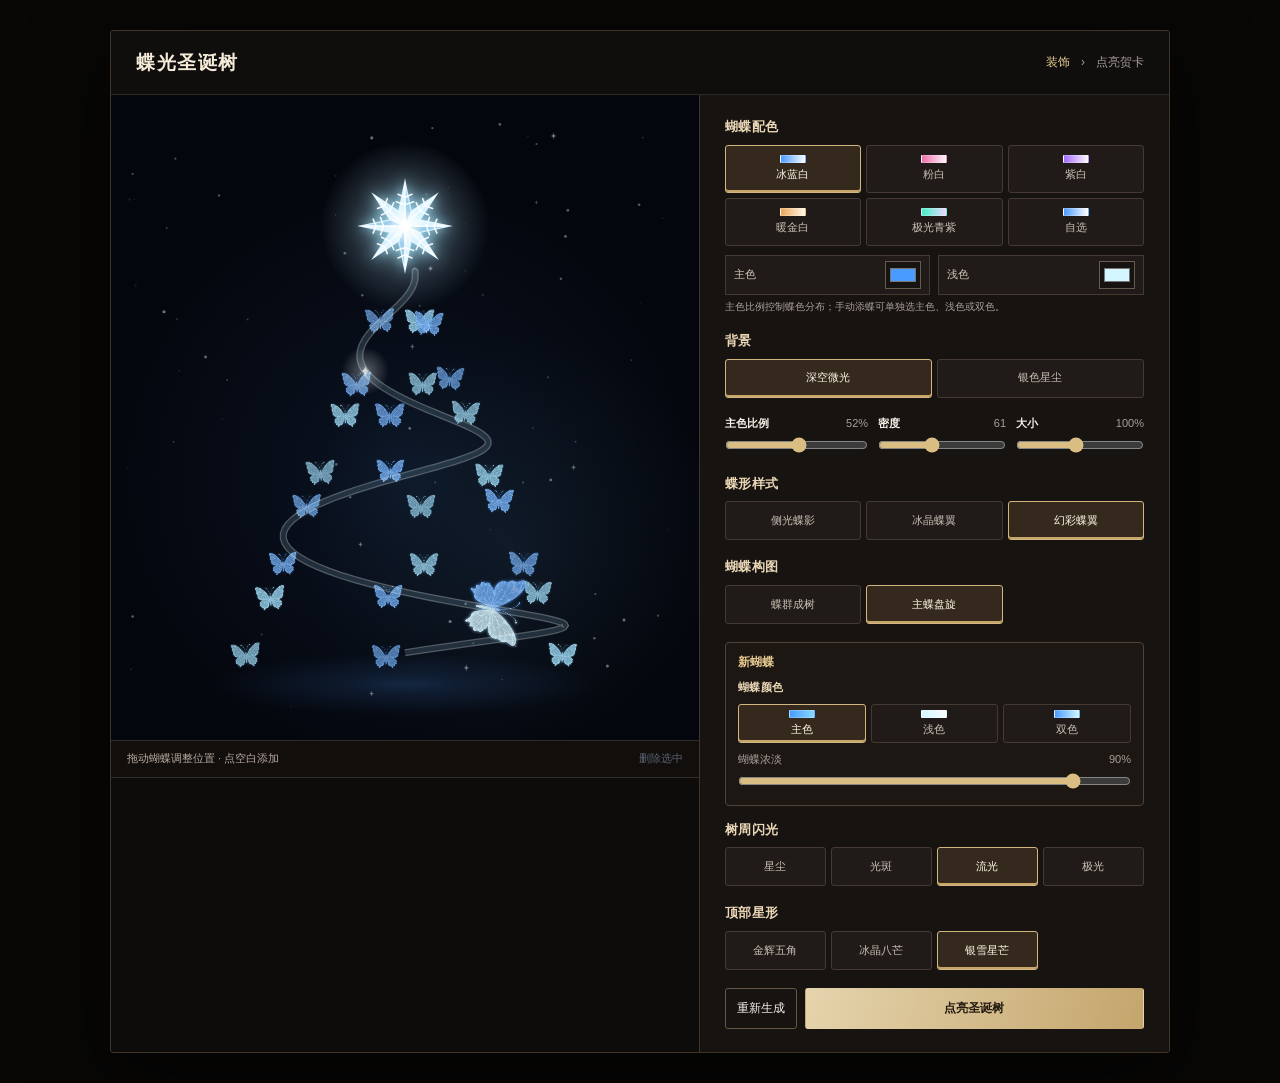
==== butterfly-demo/index.html @ ec18758f "Add independent butterfly tree demo" ====
<!doctype html>
<html lang="zh-CN">
<head>
<meta charset="utf-8">
<meta name="viewport" content="width=device-width,initial-scale=1,viewport-fit=cover">
<title>蝶光圣诞树</title>
<style>
:root{color-scheme:dark;--ink:#f6f1e8;--muted:#a99f9b;--line:#403833;--surface:#171311;--accent:#d9c08a;--wash:#35291e}
*{box-sizing:border-box}
body{margin:0;background:#080706;color:var(--ink);font:14px/1.45 -apple-system,BlinkMacSystemFont,"PingFang SC","Microsoft Yahei",sans-serif}
button,input{font:inherit}
button{cursor:pointer}
button:focus-visible,input:focus-visible,canvas:focus-visible{outline:2px solid var(--accent);outline-offset:3px}
[hidden]{display:none!important}
main{width:100%;max-width:460px;margin:auto;min-height:100vh;background:#0e0c0b}
header{height:58px;display:flex;align-items:center;justify-content:space-between;padding:0 18px;border-bottom:1px solid #302824;background:#100e0d}
h1{font-family:"Songti SC",serif;font-size:19px;letter-spacing:.08em;font-weight:600;margin:0;color:#f4ead8}
.steps{display:flex;align-items:center;color:var(--muted);font-size:12px;white-space:nowrap}
.steps span+span{margin-left:11px}
.steps [aria-current]{color:#e7cb91}
.stage{position:relative;overflow:hidden;background:#050505}
#scene{display:block;width:100%;touch-action:none;cursor:crosshair}
#effects{position:absolute;top:0;left:0;width:100%;height:100%;pointer-events:none}
.hintbar{min-height:38px;padding:0 16px;display:flex;align-items:center;justify-content:space-between;color:#b8aaa0;font-size:11px;border-top:1px solid #342c26;border-bottom:1px solid #342c26;background:#110e0c}
.hintbar button{border:0;background:none;color:#e1c68d;padding:10px 0 10px 10px;font-size:11px;white-space:nowrap}
.hintbar button:disabled{color:#8692aa;opacity:.65;cursor:default}
.panel{padding:15px 16px 18px;background:#171311}
fieldset{margin:0 0 15px;padding:0;border:0;min-width:0}
legend{font-weight:650;padding:0;margin-bottom:8px;font-size:12px;letter-spacing:.04em;color:#ead7b6}
.choices{display:grid;grid-template-columns:repeat(4,minmax(0,1fr));grid-gap:5px}
#palettes{grid-template-columns:repeat(3,minmax(0,1fr))}
#background-choices{grid-template-columns:repeat(2,minmax(0,1fr))}
.three{grid-template-columns:repeat(3,minmax(0,1fr))}
.color-pickers{display:grid;grid-template-columns:1fr 1fr;gap:8px;margin:9px 0 5px}
.color-pickers label{min-height:39px;display:flex;align-items:center;justify-content:space-between;gap:10px;padding:5px 8px;border:1px solid #443a33;background:#201b18;color:#d1c6ba;font-size:11px}
.color-pickers input[type=color]{width:36px;height:28px;padding:2px;border:1px solid #675b50;background:#171311;cursor:pointer}
.palette-note{margin:3px 0 0;color:#a99f9b;font-size:10px;line-height:1.4}
.butterfly-tools{padding:11px 12px 12px;border:1px solid #514237;border-radius:4px;margin-bottom:15px;background:#1c1713}
.butterfly-tools fieldset{margin-bottom:9px}
.butterfly-tools legend{font-size:11px}
.butterfly-tools label{font-size:11px;color:var(--muted);display:block}
.butterfly-tools output{float:right}
.tool-heading{display:flex;align-items:center;justify-content:space-between;margin-bottom:8px}
.tool-title{font-size:12px;font-weight:650;margin:0;color:#e5c88e}
#deselect{background:transparent;border:0;color:var(--muted);font-size:11px;padding:4px 3px}
.choices button{min-height:36px;min-width:0;padding:4px 1px;border-radius:3px;background:#201b18;color:#c9bfb5;border:1px solid #443a33;font-size:11px;white-space:nowrap;transition:background .16s,border-color .16s,color .16s}
.choices button[aria-pressed=true]{border-color:#d1b77f;background:#35291e;color:#fff6e6;box-shadow:inset 0 -2px #c6a66a}
#palettes button{min-height:48px}
.swatch{display:block;width:26px;height:8px;border-radius:1px;margin:1px auto 4px;border:1px solid #ffffff38}
.sliders{display:grid;grid-template-columns:1.12fr 1fr 1fr;grid-gap:10px;margin:0 0 17px}
.sliders label{font-weight:600;display:block;font-size:11px}
.sliders output{float:right;font-weight:400;color:var(--muted);font-variant-numeric:tabular-nums}
input[type=range]{display:block;height:24px;margin:1px 0 0;width:100%;accent-color:#d9bd82}
.actions{display:flex;align-items:stretch}
.actions button,.return{min-height:41px;border:1px solid #665644;border-radius:3px;background:none;color:var(--ink);padding:0 11px;font-size:12px}
.actions .primary{flex:1;margin-left:8px;border-color:transparent;background:linear-gradient(110deg,#e5d4ad,#c4a56c);color:#23190f;font-weight:750}
#card-panel .actions{margin-top:10px}
#card-panel label{display:block;color:var(--muted);margin-bottom:6px;font-size:12px}
#name{width:100%;height:40px;border-radius:3px;border:1px solid #665644;background:#100e0d;color:var(--ink);padding:0 10px}
#result{font-size:12px;color:var(--muted);margin:10px 0 0}
#result:empty{display:none}
@media(max-width:350px){.panel{padding-left:10px;padding-right:10px}.choices button{font-size:10px}header{padding:0 12px}}
@media(min-width:800px){
body{padding:30px 26px}main{border:1px solid #40352b;border-radius:3px;max-width:1060px;min-height:0;overflow:hidden;box-shadow:0 24px 80px #0009}
header{padding:0 25px;height:64px}.workspace{display:grid;grid-template-columns:minmax(440px,1.25fr) minmax(370px,1fr)}
.panel{padding:23px 25px;border-left:1px solid #40352b}
fieldset{margin-bottom:18px}legend{font-size:13px}.choices button{min-height:39px}.sliders{margin-bottom:18px}
}
</style>
<script defer src="./tree.js"></script>
</head>
<body>
<main>
<header>
<h1>蝶光圣诞树</h1>
<div class="steps" aria-label="制作步骤"><span id="step-edit" aria-current="step">装饰</span><span aria-hidden="true">›</span><span id="step-card">点亮贺卡</span></div>
</header>
<div class="workspace">
<section aria-label="蝴蝶树画布">
<div class="stage">
<canvas id="scene" tabindex="0" aria-label="蝴蝶树" aria-describedby="hint">需要支持 Canvas 的浏览器。</canvas>
<canvas id="effects" aria-hidden="true"></canvas>
</div>
<div class="hintbar"><span id="hint" role="status">拖动蝴蝶调整位置 · 点空白添加</span><button id="remove" type="button" disabled>删除选中</button></div>
</section>
<section class="panel" id="edit-panel" aria-label="树饰设置">
<fieldset><legend>蝴蝶配色</legend><div class="choices" id="palettes"></div>
<div class="color-pickers">
<label for="rich-color"><span>主色</span><input id="rich-color" type="color" value="#4a9bff" aria-label="自选蝴蝶主色"></label>
<label for="pale-color"><span>浅色</span><input id="pale-color" type="color" value="#d4f7ff" aria-label="自选蝴蝶浅色"></label>
</div>
<p class="palette-note">主色比例控制蝶色分布；手动添蝶可单独选主色、浅色或双色。</p>
</fieldset>
<fieldset><legend>背景</legend><div class="choices" id="background-choices"></div></fieldset>
<div class="sliders">
<label for="rich">主色比例 <output id="rich-out">52%</output><input id="rich" type="range" min="0" max="100" value="52"></label>
<label for="density">密度 <output id="density-out">61</output><input id="density" type="range" min="28" max="108" value="61"></label>
<label for="size">大小 <output id="size-out">100%</output><input id="size" type="range" min="65" max="140" value="100"></label>
</div>
<fieldset><legend>蝶形样式</legend><div class="choices three" id="styles"></div></fieldset>
<fieldset><legend>蝴蝶构图</legend><div class="choices three" id="arrangements"></div></fieldset>
<div class="butterfly-tools">
<div class="tool-heading"><p id="tool-title" class="tool-title">新蝴蝶</p><button id="deselect" type="button" hidden>取消选择</button></div>
<fieldset id="single-style" hidden><legend>当前蝶形</legend><div class="choices three" id="single-styles"></div></fieldset>
<fieldset><legend>蝴蝶颜色</legend><div class="choices three" id="butterfly-colors"></div></fieldset>
<label for="opacity">蝴蝶浓淡 <output id="opacity-out">90%</output><input id="opacity" type="range" min="25" max="100" value="90"></label>
</div>
<fieldset><legend>树周闪光</legend><div class="choices" id="effects-choices"></div></fieldset>
<fieldset><legend>顶部星形</legend><div class="choices" id="topper-choices"></div></fieldset>
<div class="actions"><button id="reset" type="button">重新生成</button><button class="primary" id="light" type="button">点亮圣诞树</button></div>
</section>
<section class="panel" id="card-panel" aria-label="贺卡设置" hidden>
<label for="name">收卡人名字</label>
<input id="name" type="text" maxlength="24" placeholder="输入名字，写在贺卡上">
<div class="actions"><button id="back" type="button">继续装饰</button><button class="primary" id="export" type="button">保存分享卡</button></div>
<p id="result" role="status"></p>
</section>
</div>
</main>
</body>
</html>
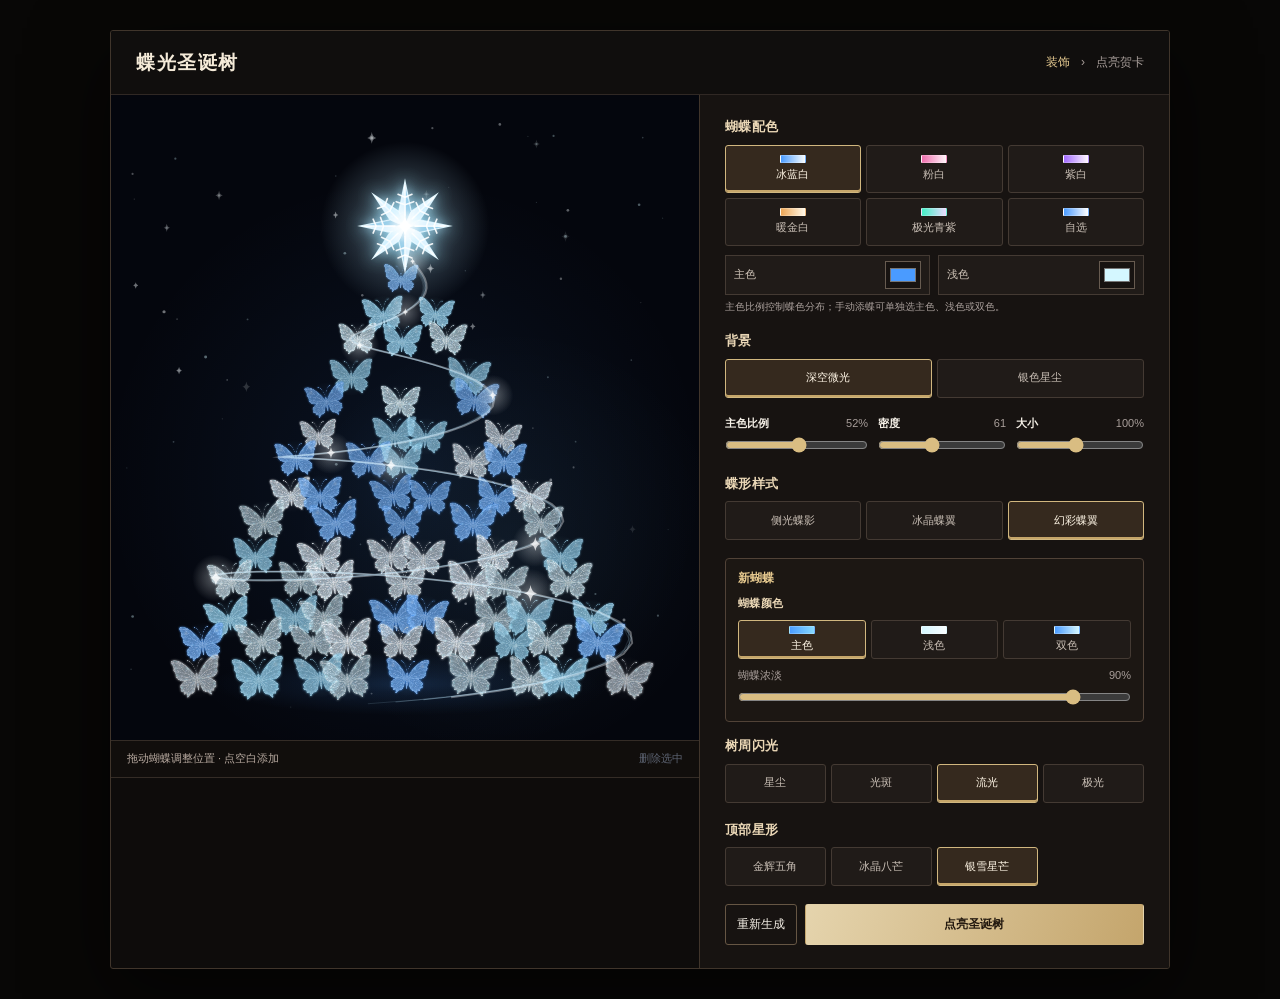
==== commit 98b5cdf4: "Restore butterfly tree composition" ====
--- a/butterfly-demo/index.html
+++ b/butterfly-demo/index.html
@@ -98,7 +98,6 @@
 <label for="size">大小 <output id="size-out">100%</output><input id="size" type="range" min="65" max="140" value="100"></label>
 </div>
 <fieldset><legend>蝶形样式</legend><div class="choices three" id="styles"></div></fieldset>
-<fieldset><legend>蝴蝶构图</legend><div class="choices three" id="arrangements"></div></fieldset>
 <div class="butterfly-tools">
 <div class="tool-heading"><p id="tool-title" class="tool-title">新蝴蝶</p><button id="deselect" type="button" hidden>取消选择</button></div>
 <fieldset id="single-style" hidden><legend>当前蝶形</legend><div class="choices three" id="single-styles"></div></fieldset>
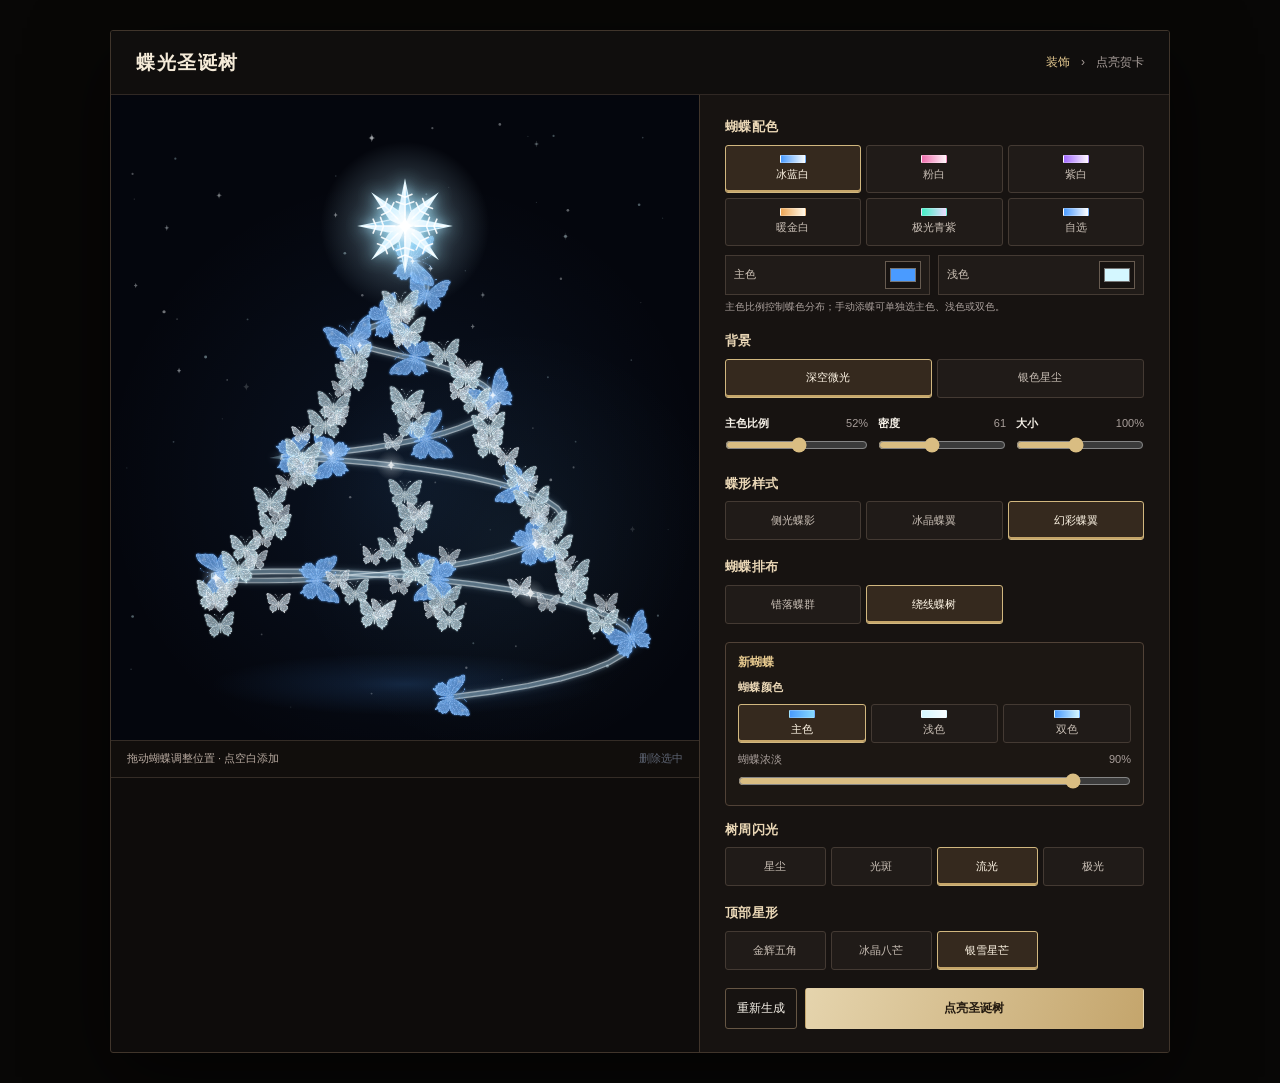
==== commit 4d79b852: "Add layered spiral butterfly tree layout" ====
--- a/butterfly-demo/index.html
+++ b/butterfly-demo/index.html
@@ -81,7 +81,7 @@
 <canvas id="scene" tabindex="0" aria-label="蝴蝶树" aria-describedby="hint">需要支持 Canvas 的浏览器。</canvas>
 <canvas id="effects" aria-hidden="true"></canvas>
 </div>
-<div class="hintbar"><span id="hint" role="status">拖动蝴蝶调整位置 · 点空白添加</span><button id="remove" type="button" disabled>删除选中</button></div>
+<div class="hintbar"><span id="hint" role="status">大蝶绕光带上行 · 中蝶铺开树冠 · 小蝶填空隙</span><button id="remove" type="button" disabled>删除选中</button></div>
 </section>
 <section class="panel" id="edit-panel" aria-label="树饰设置">
 <fieldset><legend>蝴蝶配色</legend><div class="choices" id="palettes"></div>
@@ -98,6 +98,7 @@
 <label for="size">大小 <output id="size-out">100%</output><input id="size" type="range" min="65" max="140" value="100"></label>
 </div>
 <fieldset><legend>蝶形样式</legend><div class="choices three" id="styles"></div></fieldset>
+<fieldset><legend>蝴蝶排布</legend><div class="choices three" id="layouts"></div></fieldset>
 <div class="butterfly-tools">
 <div class="tool-heading"><p id="tool-title" class="tool-title">新蝴蝶</p><button id="deselect" type="button" hidden>取消选择</button></div>
 <fieldset id="single-style" hidden><legend>当前蝶形</legend><div class="choices three" id="single-styles"></div></fieldset>
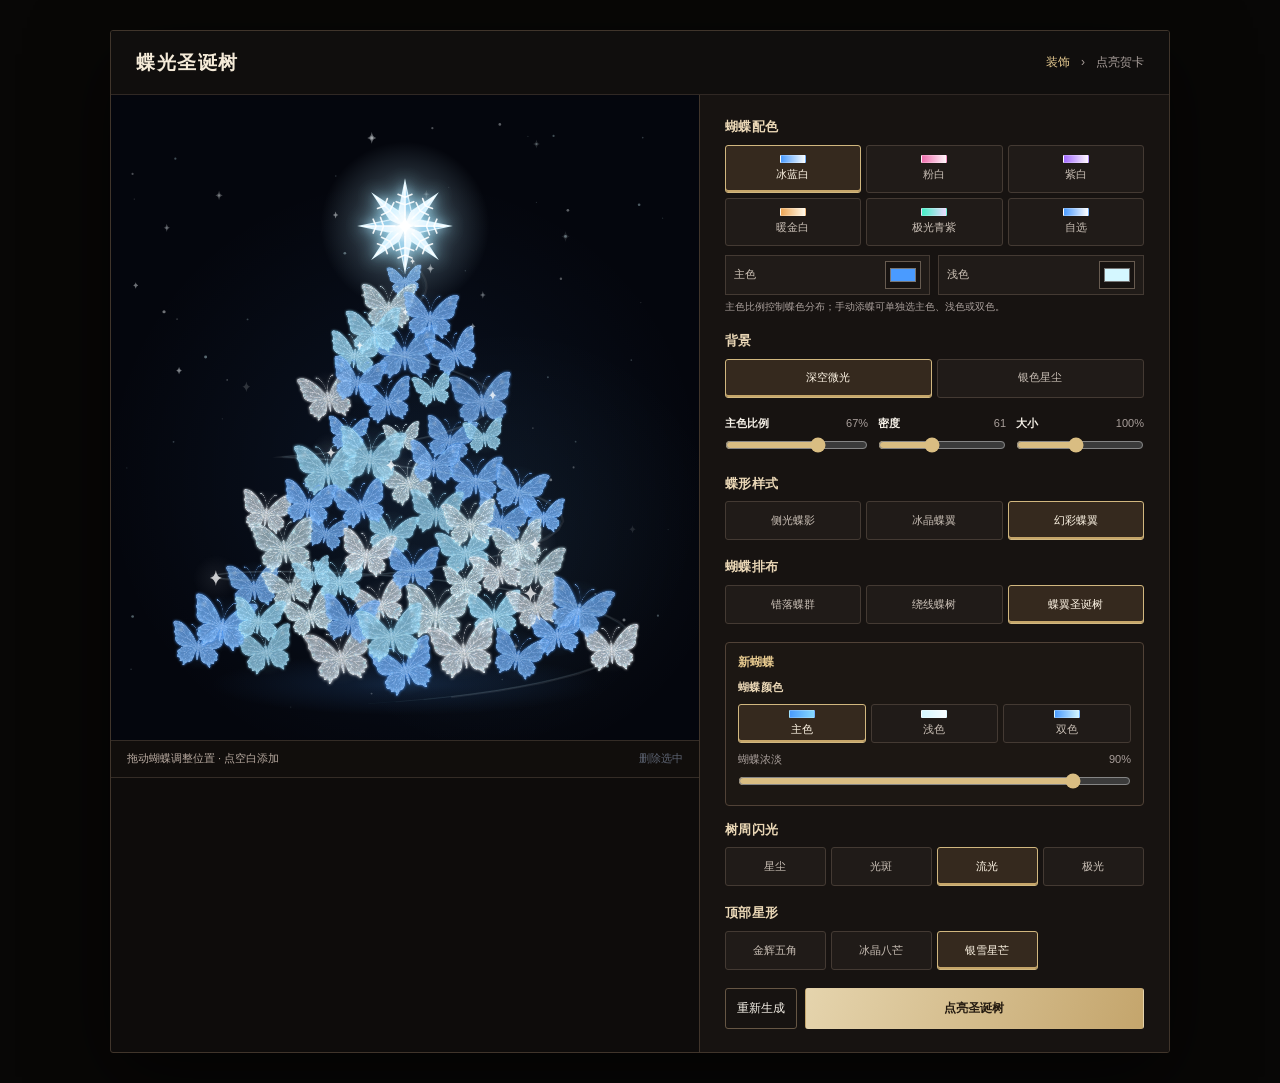
==== commit ad6ea360: "Shape butterfly canopy and add selection and lighting motions" ====
--- a/butterfly-demo/index.html
+++ b/butterfly-demo/index.html
@@ -81,7 +81,7 @@
 <canvas id="scene" tabindex="0" aria-label="蝴蝶树" aria-describedby="hint">需要支持 Canvas 的浏览器。</canvas>
 <canvas id="effects" aria-hidden="true"></canvas>
 </div>
-<div class="hintbar"><span id="hint" role="status">大蝶绕光带上行 · 中蝶铺开树冠 · 小蝶填空隙</span><button id="remove" type="button" disabled>删除选中</button></div>
+<div class="hintbar"><span id="hint" role="status">点蝴蝶换色 · 拖动调整位置</span><button id="remove" type="button" disabled>删除选中</button></div>
 </section>
 <section class="panel" id="edit-panel" aria-label="树饰设置">
 <fieldset><legend>蝴蝶配色</legend><div class="choices" id="palettes"></div>
@@ -93,7 +93,7 @@
 </fieldset>
 <fieldset><legend>背景</legend><div class="choices" id="background-choices"></div></fieldset>
 <div class="sliders">
-<label for="rich">主色比例 <output id="rich-out">52%</output><input id="rich" type="range" min="0" max="100" value="52"></label>
+<label for="rich">主色比例 <output id="rich-out">67%</output><input id="rich" type="range" min="0" max="100" value="67"></label>
 <label for="density">密度 <output id="density-out">61</output><input id="density" type="range" min="28" max="108" value="61"></label>
 <label for="size">大小 <output id="size-out">100%</output><input id="size" type="range" min="65" max="140" value="100"></label>
 </div>
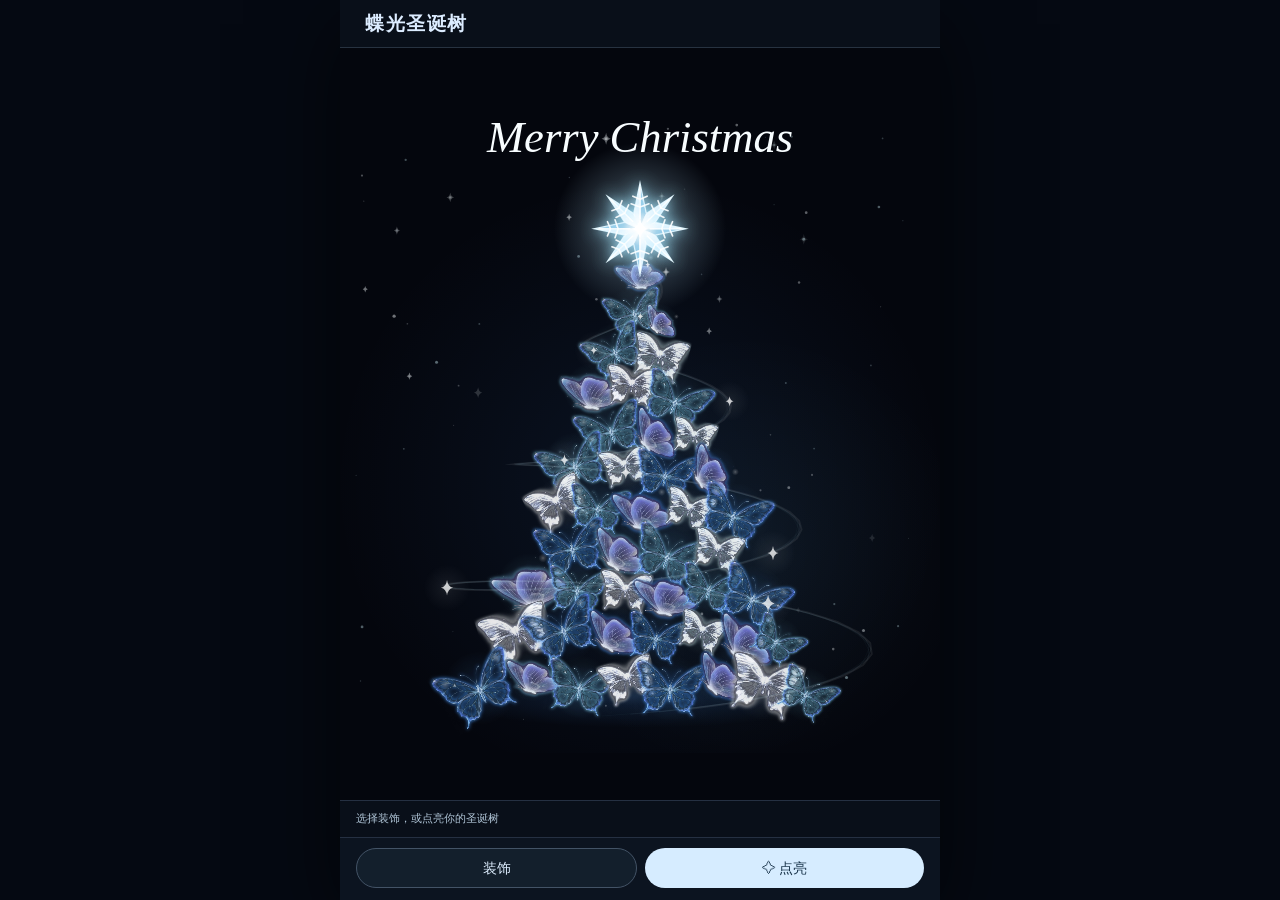
==== commit 4d486827: "Add clear wings, compact decorating tabs and a star brush" ====
--- a/butterfly-demo/index.html
+++ b/butterfly-demo/index.html
@@ -1,8 +1,9 @@
-<!doctype html>
+<!DOCTYPE html>
+
 <html lang="zh-CN">
 <head>
-<meta charset="utf-8">
-<meta name="viewport" content="width=device-width,initial-scale=1,viewport-fit=cover">
+<meta charset="utf-8"/>
+<meta content="width=device-width,initial-scale=1,viewport-fit=cover" name="viewport"/>
 <title>蝶光圣诞树</title>
 <style>
 :root{color-scheme:dark;--ink:#f6f1e8;--muted:#a99f9b;--line:#403833;--surface:#171311;--accent:#d9c08a;--wash:#35291e}
@@ -66,52 +67,60 @@
 .panel{padding:23px 25px;border-left:1px solid #40352b}
 fieldset{margin-bottom:18px}legend{font-size:13px}.choices button{min-height:39px}.sliders{margin-bottom:18px}
 }
+main{background:#080f1a;display:flex;flex-direction:column;height:100vh;height:100dvh;min-height:0;max-width:600px;margin:auto;border:0;border-radius:0;overflow:hidden}
+body{padding:0;background:#050912}header{height:48px;flex:none;background:#090f19;border-color:#273240}h1{color:#dcecff}.steps{display:none}
+.workspace{display:flex;flex-direction:column;flex:1;min-height:0}.workspace>section:first-child{flex:1;min-height:0;display:flex;flex-direction:column}.stage{container-type:size;flex:1;display:grid;place-items:center;background:#04060d}
+#scene,#effects{width:min(100cqw,91.12cqh);height:auto;aspect-ratio:390/428}
+#effects{inset:50% auto auto 50%;transform:translate(-50%,-50%)}.hintbar{background:#090f19;border-color:#253042;color:#b1c6d8;min-height:28px}.hintbar button:disabled{visibility:hidden}
+.panel,#launch{flex:none;border:0;background:#0c1420;padding:10px 16px max(12px,env(safe-area-inset-bottom))}
+#launch,.brush,#tabs{display:flex;align-items:center;gap:8px}#launch button,.brush button,#tabs button{border:1px solid #435366;background:#131f2c;color:#deeeff;border-radius:20px;min-height:40px;padding:5px 14px}#launch button{flex:1}#launch #preview,.actions .primary{background:#d6ecff;color:#173249;border:0}#tabs button{flex:1}#tabs button[aria-pressed=true]{background:#d6ecff;color:#163148}
+#tool-body{height:clamp(82px,17dvh,154px);overflow-y:auto;overscroll-behavior:contain;margin:9px 0}.brush{justify-content:space-between;font-size:12px}.panel legend{color:#d9eaff}.choices button,.butterfly-tools,.color-pickers label{background:#121e2c;color:#d7e5f1;border-color:#344453}.choices button[aria-pressed=true]{background:#243c52;border-color:#a6d7ff;box-shadow:none}.actions{gap:7px}.actions button{border-color:#495d70;border-radius:20px}.actions .primary{margin:0}.panel fieldset{margin-bottom:8px}
 </style>
-<script defer src="./tree.js"></script>
+<script defer="" src="./wings.js"></script><script defer="" src="./tree.js"></script>
 </head>
 <body>
 <main>
 <header>
 <h1>蝶光圣诞树</h1>
-<div class="steps" aria-label="制作步骤"><span id="step-edit" aria-current="step">装饰</span><span aria-hidden="true">›</span><span id="step-card">点亮贺卡</span></div>
+<div aria-label="制作步骤" class="steps"><span aria-current="step" id="step-edit">装饰</span><span aria-hidden="true">›</span><span id="step-card">点亮贺卡</span></div>
 </header>
 <div class="workspace">
 <section aria-label="蝴蝶树画布">
 <div class="stage">
-<canvas id="scene" tabindex="0" aria-label="蝴蝶树" aria-describedby="hint">需要支持 Canvas 的浏览器。</canvas>
-<canvas id="effects" aria-hidden="true"></canvas>
+<canvas aria-describedby="hint" aria-label="蝴蝶树" id="scene" tabindex="0">需要支持 Canvas 的浏览器。</canvas>
+<canvas aria-hidden="true" id="effects"></canvas>
 </div>
-<div class="hintbar"><span id="hint" role="status">点蝴蝶换色 · 拖动调整位置</span><button id="remove" type="button" disabled>删除选中</button></div>
+<div class="hintbar"><span id="hint" role="status">点蝴蝶换色 · 拖动调整位置</span><button disabled="" id="remove" type="button">删除选中</button></div>
 </section>
-<section class="panel" id="edit-panel" aria-label="树饰设置">
-<fieldset><legend>蝴蝶配色</legend><div class="choices" id="palettes"></div>
+<section id="launch"><button id="decorate">装饰</button><button id="preview">✧ 点亮</button></section><section aria-label="树饰设置" class="panel" hidden="" id="edit-panel"><nav aria-label="装饰工具" id="tabs"><button data-tab="background">背景</button><button data-tab="butterfly">蝴蝶</button><button data-tab="color">配色</button><button data-tab="lightfx">光效</button></nav><div id="tool-body"><div data-pane="background"><fieldset><legend>背景</legend><div class="choices" id="background-choices"></div></fieldset><div class="brush"><span>星星画笔 · 在画布上滑动</span><button disabled="" id="undo">撤销一笔</button></div></div><div data-pane="butterfly"><fieldset><legend>蝶形样式</legend><div class="choices three" id="styles"></div></fieldset><fieldset><legend>蝴蝶排布</legend><div class="choices three" id="layouts"></div></fieldset><div class="butterfly-tools">
+<div class="tool-heading"><p class="tool-title" id="tool-title">新蝴蝶</p><button hidden="" id="deselect" type="button">取消选择</button></div>
+<fieldset hidden="" id="single-style"><legend>当前蝶形</legend><div class="choices three" id="single-styles"></div></fieldset>
+<fieldset><legend>蝴蝶颜色</legend><div class="choices three" id="butterfly-colors"></div></fieldset>
+<label for="opacity">蝴蝶浓淡 <output id="opacity-out">90%</output><input id="opacity" max="100" min="25" type="range" value="90"/></label>
+</div><div class="sliders">
+<label for="rich">主色比例 <output id="rich-out">67%</output><input id="rich" max="100" min="0" type="range" value="67"/></label>
+<label for="density">密度 <output id="density-out">45</output><input id="density" max="108" min="28" type="range" value="45"/></label>
+<label for="size">大小 <output id="size-out">100%</output><input id="size" max="140" min="65" type="range" value="100"/></label>
+</div></div><div data-pane="color"><fieldset><legend>蝴蝶配色</legend><div class="choices" id="palettes"></div>
 <div class="color-pickers">
-<label for="rich-color"><span>主色</span><input id="rich-color" type="color" value="#4a9bff" aria-label="自选蝴蝶主色"></label>
-<label for="pale-color"><span>浅色</span><input id="pale-color" type="color" value="#d4f7ff" aria-label="自选蝴蝶浅色"></label>
+<label for="rich-color"><span>主色</span><input aria-label="自选蝴蝶主色" id="rich-color" type="color" value="#4a9bff"/></label>
+<label for="pale-color"><span>浅色</span><input aria-label="自选蝴蝶浅色" id="pale-color" type="color" value="#d4f7ff"/></label>
 </div>
 <p class="palette-note">主色比例控制蝶色分布；手动添蝶可单独选主色、浅色或双色。</p>
-</fieldset>
-<fieldset><legend>背景</legend><div class="choices" id="background-choices"></div></fieldset>
-<div class="sliders">
-<label for="rich">主色比例 <output id="rich-out">67%</output><input id="rich" type="range" min="0" max="100" value="67"></label>
-<label for="density">密度 <output id="density-out">61</output><input id="density" type="range" min="28" max="108" value="61"></label>
-<label for="size">大小 <output id="size-out">100%</output><input id="size" type="range" min="65" max="140" value="100"></label>
-</div>
-<fieldset><legend>蝶形样式</legend><div class="choices three" id="styles"></div></fieldset>
-<fieldset><legend>蝴蝶排布</legend><div class="choices three" id="layouts"></div></fieldset>
-<div class="butterfly-tools">
-<div class="tool-heading"><p id="tool-title" class="tool-title">新蝴蝶</p><button id="deselect" type="button" hidden>取消选择</button></div>
-<fieldset id="single-style" hidden><legend>当前蝶形</legend><div class="choices three" id="single-styles"></div></fieldset>
-<fieldset><legend>蝴蝶颜色</legend><div class="choices three" id="butterfly-colors"></div></fieldset>
-<label for="opacity">蝴蝶浓淡 <output id="opacity-out">90%</output><input id="opacity" type="range" min="25" max="100" value="90"></label>
-</div>
-<fieldset><legend>树周闪光</legend><div class="choices" id="effects-choices"></div></fieldset>
-<fieldset><legend>顶部星形</legend><div class="choices" id="topper-choices"></div></fieldset>
-<div class="actions"><button id="reset" type="button">重新生成</button><button class="primary" id="light" type="button">点亮圣诞树</button></div>
+</fieldset></div><div data-pane="lightfx"><fieldset><legend>树周闪光</legend><div class="choices" id="effects-choices"></div></fieldset><fieldset><legend>顶部星形</legend><div class="choices" id="topper-choices"></div></fieldset></div></div>
+
+
+
+
+
+
+
+
+<div class="actions"><button id="done">完成</button><button id="reset" type="button">重新生成</button><button class="primary" id="light" type="button">点亮圣诞树</button></div>
 </section>
-<section class="panel" id="card-panel" aria-label="贺卡设置" hidden>
+<section aria-label="贺卡设置" class="panel" hidden="" id="card-panel">
 <label for="name">收卡人名字</label>
-<input id="name" type="text" maxlength="24" placeholder="输入名字，写在贺卡上">
+<input id="name" maxlength="24" placeholder="输入名字，写在贺卡上" type="text"/>
 <div class="actions"><button id="back" type="button">继续装饰</button><button class="primary" id="export" type="button">保存分享卡</button></div>
 <p id="result" role="status"></p>
 </section>
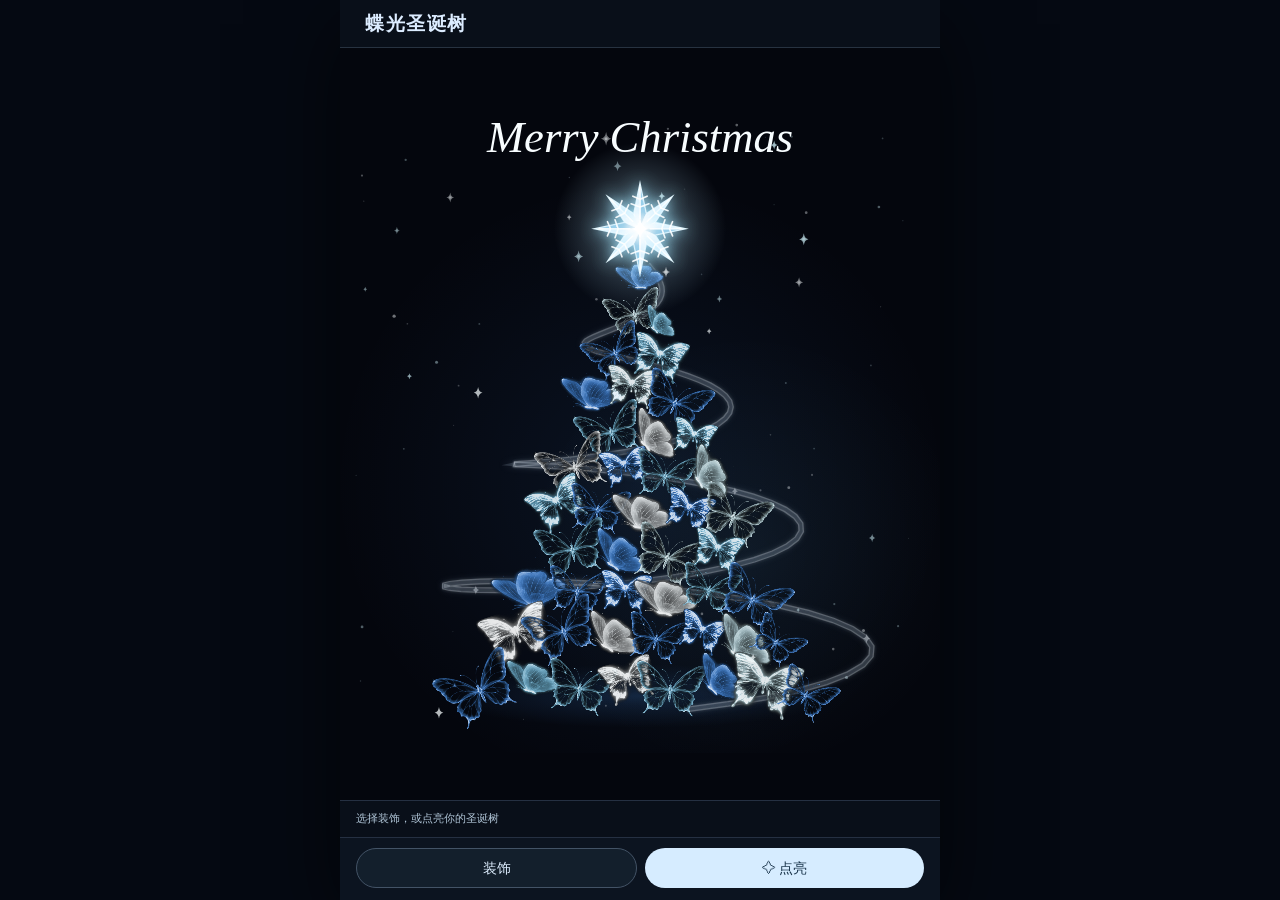
==== commit f9d0739a: "Layer tree lighting and add cluster brushes and movable dedication" ====
--- a/butterfly-demo/index.html
+++ b/butterfly-demo/index.html
@@ -92,7 +92,7 @@
 </div>
 <div class="hintbar"><span id="hint" role="status">点蝴蝶换色 · 拖动调整位置</span><button disabled="" id="remove" type="button">删除选中</button></div>
 </section>
-<section id="launch"><button id="decorate">装饰</button><button id="preview">✧ 点亮</button></section><section aria-label="树饰设置" class="panel" hidden="" id="edit-panel"><nav aria-label="装饰工具" id="tabs"><button data-tab="background">背景</button><button data-tab="butterfly">蝴蝶</button><button data-tab="color">配色</button><button data-tab="lightfx">光效</button></nav><div id="tool-body"><div data-pane="background"><fieldset><legend>背景</legend><div class="choices" id="background-choices"></div></fieldset><div class="brush"><span>星星画笔 · 在画布上滑动</span><button disabled="" id="undo">撤销一笔</button></div></div><div data-pane="butterfly"><fieldset><legend>蝶形样式</legend><div class="choices three" id="styles"></div></fieldset><fieldset><legend>蝴蝶排布</legend><div class="choices three" id="layouts"></div></fieldset><div class="butterfly-tools">
+<section id="launch"><button id="decorate">装饰</button><button id="preview">✧ 点亮</button></section><section aria-label="树饰设置" class="panel" hidden="" id="edit-panel"><nav aria-label="装饰工具" id="tabs"><button data-tab="butterfly">蝴蝶</button><button data-tab="background">背景</button><button data-tab="color">配色</button><button data-tab="lightfx">光效</button></nav><div id="tool-body"><div data-pane="background"><fieldset><legend>背景</legend><div class="choices" id="background-choices"></div></fieldset><fieldset><legend>画笔</legend><div class="choices three" id="brushes"></div></fieldset><div class="brush"><span>轻点或滑动，成簇点缀</span><button disabled="" id="undo">撤销一笔</button></div></div><div data-pane="butterfly"><fieldset><legend>蝶形样式</legend><div class="choices three" id="styles"></div></fieldset><fieldset><legend>蝴蝶排布</legend><div class="choices three" id="layouts"></div></fieldset><div class="butterfly-tools">
 <div class="tool-heading"><p class="tool-title" id="tool-title">新蝴蝶</p><button hidden="" id="deselect" type="button">取消选择</button></div>
 <fieldset hidden="" id="single-style"><legend>当前蝶形</legend><div class="choices three" id="single-styles"></div></fieldset>
 <fieldset><legend>蝴蝶颜色</legend><div class="choices three" id="butterfly-colors"></div></fieldset>
@@ -107,7 +107,7 @@
 <label for="pale-color"><span>浅色</span><input aria-label="自选蝴蝶浅色" id="pale-color" type="color" value="#d4f7ff"/></label>
 </div>
 <p class="palette-note">主色比例控制蝶色分布；手动添蝶可单独选主色、浅色或双色。</p>
-</fieldset></div><div data-pane="lightfx"><fieldset><legend>树周闪光</legend><div class="choices" id="effects-choices"></div></fieldset><fieldset><legend>顶部星形</legend><div class="choices" id="topper-choices"></div></fieldset></div></div>
+</fieldset></div><div data-pane="lightfx"><fieldset><legend>树周闪光</legend><div class="choices" id="effects-choices"><button data-overlay="sparkle" aria-pressed="true">星闪</button><button data-overlay="bokeh" aria-pressed="false">柔光斑</button></div></fieldset><fieldset><legend>顶部星形</legend><div class="choices" id="topper-choices"></div></fieldset></div></div>
 
 
 
@@ -121,7 +121,7 @@
 <section aria-label="贺卡设置" class="panel" hidden="" id="card-panel">
 <label for="name">收卡人名字</label>
 <input id="name" maxlength="24" placeholder="输入名字，写在贺卡上" type="text"/>
-<div class="actions"><button id="back" type="button">继续装饰</button><button class="primary" id="export" type="button">保存分享卡</button></div>
+<label style="display:flex;align-items:center;gap:12px;margin-top:8px">赠语颜色 <input type="color" id="text-color" value="#e1f1ff"> <small>拖动画布上的赠语调整位置</small></label><div class="actions"><button id="back" type="button">继续装饰</button><button class="primary" id="export" type="button">保存分享卡</button></div>
 <p id="result" role="status"></p>
 </section>
 </div>
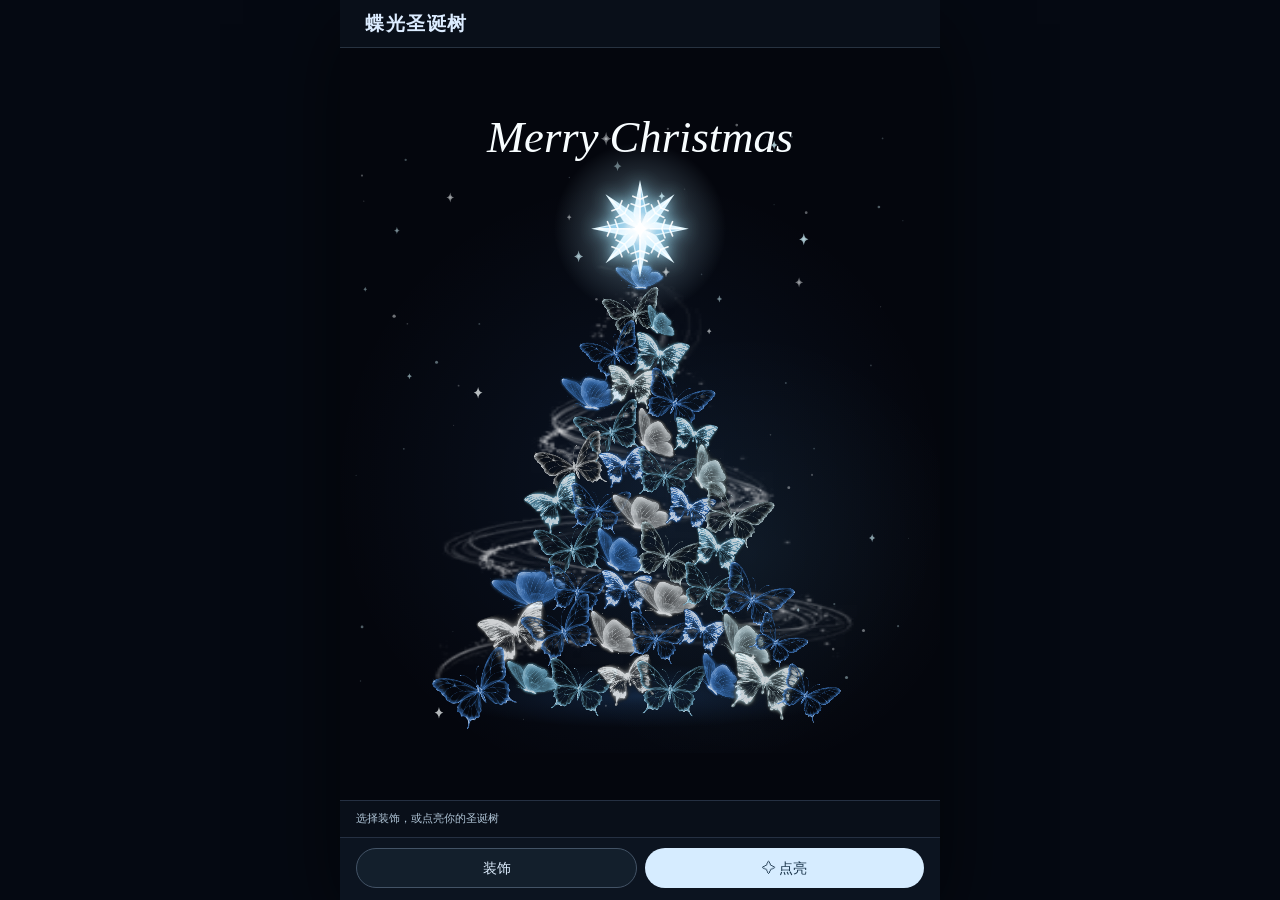
==== commit d3cceb15: "Apply butterfly opacity live and layer the supplied silver backdrops" ====
--- a/butterfly-demo/index.html
+++ b/butterfly-demo/index.html
@@ -76,7 +76,7 @@
 #launch,.brush,#tabs{display:flex;align-items:center;gap:8px}#launch button,.brush button,#tabs button{border:1px solid #435366;background:#131f2c;color:#deeeff;border-radius:20px;min-height:40px;padding:5px 14px}#launch button{flex:1}#launch #preview,.actions .primary{background:#d6ecff;color:#173249;border:0}#tabs button{flex:1}#tabs button[aria-pressed=true]{background:#d6ecff;color:#163148}
 #tool-body{height:clamp(82px,17dvh,154px);overflow-y:auto;overscroll-behavior:contain;margin:9px 0}.brush{justify-content:space-between;font-size:12px}.panel legend{color:#d9eaff}.choices button,.butterfly-tools,.color-pickers label{background:#121e2c;color:#d7e5f1;border-color:#344453}.choices button[aria-pressed=true]{background:#243c52;border-color:#a6d7ff;box-shadow:none}.actions{gap:7px}.actions button{border-color:#495d70;border-radius:20px}.actions .primary{margin:0}.panel fieldset{margin-bottom:8px}
 </style>
-<script defer="" src="./wings.js"></script><script defer="" src="./tree.js"></script>
+<script defer="" src="./wings.js"></script><script defer="" src="./backdrop.js"></script><script defer="" src="./tree.js"></script>
 </head>
 <body>
 <main>
@@ -92,36 +92,28 @@
 </div>
 <div class="hintbar"><span id="hint" role="status">点蝴蝶换色 · 拖动调整位置</span><button disabled="" id="remove" type="button">删除选中</button></div>
 </section>
-<section id="launch"><button id="decorate">装饰</button><button id="preview">✧ 点亮</button></section><section aria-label="树饰设置" class="panel" hidden="" id="edit-panel"><nav aria-label="装饰工具" id="tabs"><button data-tab="butterfly">蝴蝶</button><button data-tab="background">背景</button><button data-tab="color">配色</button><button data-tab="lightfx">光效</button></nav><div id="tool-body"><div data-pane="background"><fieldset><legend>背景</legend><div class="choices" id="background-choices"></div></fieldset><fieldset><legend>画笔</legend><div class="choices three" id="brushes"></div></fieldset><div class="brush"><span>轻点或滑动，成簇点缀</span><button disabled="" id="undo">撤销一笔</button></div></div><div data-pane="butterfly"><fieldset><legend>蝶形样式</legend><div class="choices three" id="styles"></div></fieldset><fieldset><legend>蝴蝶排布</legend><div class="choices three" id="layouts"></div></fieldset><div class="butterfly-tools">
-<div class="tool-heading"><p class="tool-title" id="tool-title">新蝴蝶</p><button hidden="" id="deselect" type="button">取消选择</button></div>
-<fieldset hidden="" id="single-style"><legend>当前蝶形</legend><div class="choices three" id="single-styles"></div></fieldset>
-<fieldset><legend>蝴蝶颜色</legend><div class="choices three" id="butterfly-colors"></div></fieldset>
-<label for="opacity">蝴蝶浓淡 <output id="opacity-out">90%</output><input id="opacity" max="100" min="25" type="range" value="90"/></label>
-</div><div class="sliders">
-<label for="rich">主色比例 <output id="rich-out">67%</output><input id="rich" max="100" min="0" type="range" value="67"/></label>
-<label for="density">密度 <output id="density-out">45</output><input id="density" max="108" min="28" type="range" value="45"/></label>
-<label for="size">大小 <output id="size-out">100%</output><input id="size" max="140" min="65" type="range" value="100"/></label>
-</div></div><div data-pane="color"><fieldset><legend>蝴蝶配色</legend><div class="choices" id="palettes"></div>
+<section id="launch"><button id="decorate">装饰</button><button id="preview">✧ 点亮</button></section><section aria-label="树饰设置" class="panel" hidden="" id="edit-panel"><nav aria-label="装饰工具" id="tabs"><button data-tab="butterfly">蝴蝶</button><button data-tab="background">背景</button><button data-tab="lightfx">光效</button></nav><div id="tool-body"><div data-pane="background"><fieldset><legend>画笔</legend><div class="choices three" id="brushes"></div></fieldset><div class="brush"><span>轻点或滑动，成簇点缀</span><button disabled="" id="undo">撤销一笔</button></div></div><div data-pane="butterfly"><label for="opacity"><span id="opacity-scope">整树浓淡</span><output id="opacity-out">90%</output><input id="opacity" max="100" min="25" type="range" value="90"/></label><fieldset><legend>蝶形样式</legend><div class="choices three" id="styles"></div></fieldset><fieldset><legend>蝴蝶配色</legend><div class="choices" id="palettes"></div>
 <div class="color-pickers">
 <label for="rich-color"><span>主色</span><input aria-label="自选蝴蝶主色" id="rich-color" type="color" value="#4a9bff"/></label>
 <label for="pale-color"><span>浅色</span><input aria-label="自选蝴蝶浅色" id="pale-color" type="color" value="#d4f7ff"/></label>
 </div>
 <p class="palette-note">主色比例控制蝶色分布；手动添蝶可单独选主色、浅色或双色。</p>
-</fieldset></div><div data-pane="lightfx"><fieldset><legend>树周闪光</legend><div class="choices" id="effects-choices"><button data-overlay="sparkle" aria-pressed="true">星闪</button><button data-overlay="bokeh" aria-pressed="false">柔光斑</button></div></fieldset><fieldset><legend>顶部星形</legend><div class="choices" id="topper-choices"></div></fieldset></div></div>
+</fieldset><fieldset><legend>蝴蝶排布</legend><div class="choices three" id="layouts"></div></fieldset><div class="butterfly-tools">
+<div class="tool-heading"><p class="tool-title" id="tool-title">新蝴蝶</p><button hidden="" id="deselect" type="button">取消选择</button></div>
+<fieldset hidden="" id="single-style"><legend>当前蝶形</legend><div class="choices three" id="single-styles"></div></fieldset>
+<fieldset><legend>蝴蝶颜色</legend><div class="choices three" id="butterfly-colors"></div></fieldset>
 
-
-
-
-
-
-
-
+</div><div class="sliders">
+<label for="rich">主色比例 <output id="rich-out">67%</output><input id="rich" max="100" min="0" type="range" value="67"/></label>
+<label for="density">密度 <output id="density-out">45</output><input id="density" max="108" min="28" type="range" value="45"/></label>
+<label for="size">大小 <output id="size-out">100%</output><input id="size" max="140" min="65" type="range" value="100"/></label>
+</div></div><div data-pane="lightfx"><fieldset><legend>树周闪光</legend><div class="choices" id="effects-choices"><button aria-pressed="true" data-overlay="sparkle">星闪</button><button aria-pressed="false" data-overlay="bokeh">柔光斑</button></div></fieldset><fieldset><legend>顶部星形</legend><div class="choices" id="topper-choices"></div></fieldset></div></div>
 <div class="actions"><button id="done">完成</button><button id="reset" type="button">重新生成</button><button class="primary" id="light" type="button">点亮圣诞树</button></div>
 </section>
 <section aria-label="贺卡设置" class="panel" hidden="" id="card-panel">
 <label for="name">收卡人名字</label>
 <input id="name" maxlength="24" placeholder="输入名字，写在贺卡上" type="text"/>
-<label style="display:flex;align-items:center;gap:12px;margin-top:8px">赠语颜色 <input type="color" id="text-color" value="#e1f1ff"> <small>拖动画布上的赠语调整位置</small></label><div class="actions"><button id="back" type="button">继续装饰</button><button class="primary" id="export" type="button">保存分享卡</button></div>
+<label style="display:flex;align-items:center;gap:12px;margin-top:8px">赠语颜色 <input id="text-color" type="color" value="#e1f1ff"/> <small>拖动画布上的赠语调整位置</small></label><div class="actions"><button id="back" type="button">继续装饰</button><button class="primary" id="export" type="button">保存分享卡</button></div>
 <p id="result" role="status"></p>
 </section>
 </div>
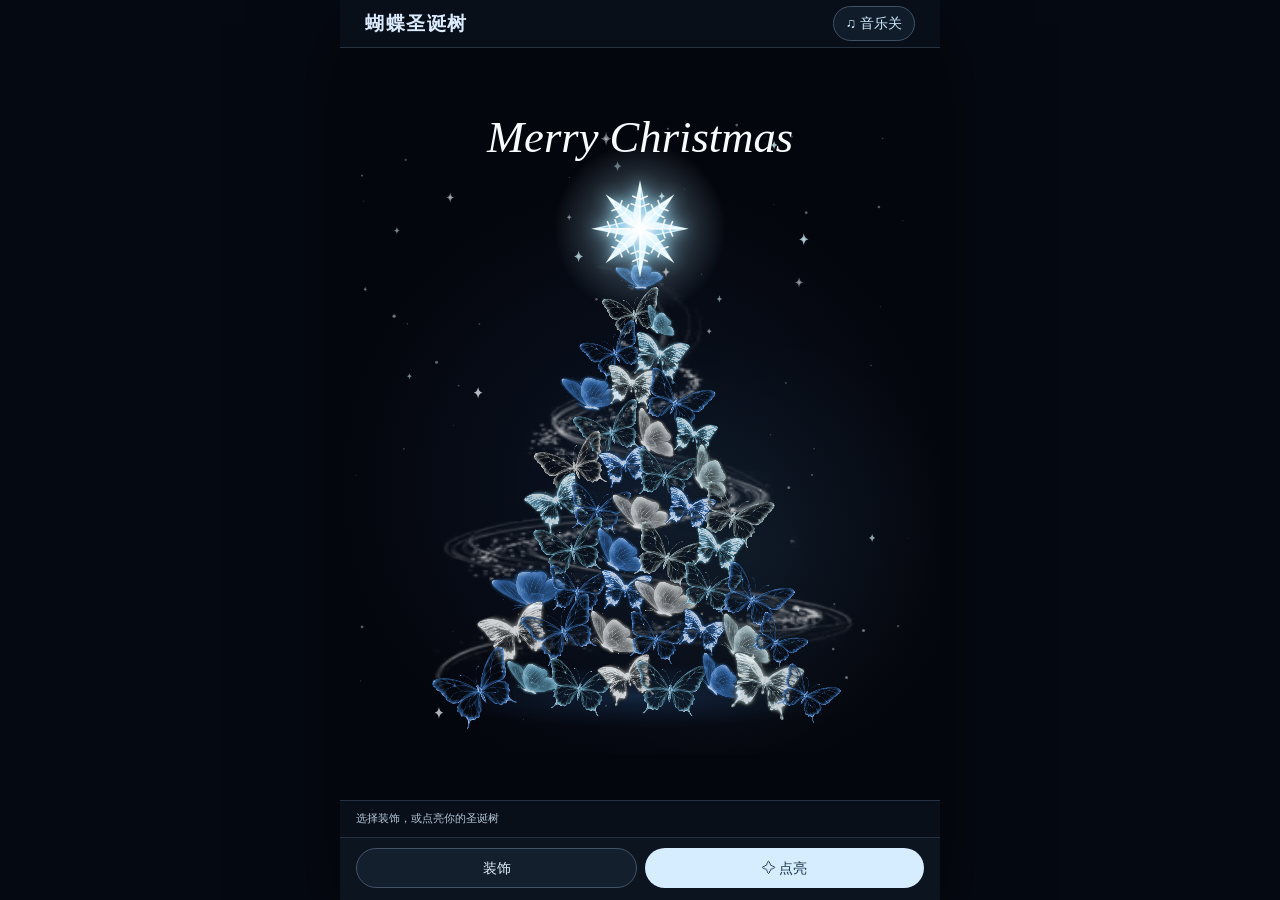
==== commit 064198c1: "Add individual butterfly styling and switchable holiday piano" ====
--- a/butterfly-demo/index.html
+++ b/butterfly-demo/index.html
@@ -4,7 +4,7 @@
 <head>
 <meta charset="utf-8"/>
 <meta content="width=device-width,initial-scale=1,viewport-fit=cover" name="viewport"/>
-<title>蝶光圣诞树</title>
+<title>蝴蝶圣诞树</title>
 <style>
 :root{color-scheme:dark;--ink:#f6f1e8;--muted:#a99f9b;--line:#403833;--surface:#171311;--accent:#d9c08a;--wash:#35291e}
 *{box-sizing:border-box}
@@ -75,13 +75,13 @@
 .panel,#launch{flex:none;border:0;background:#0c1420;padding:10px 16px max(12px,env(safe-area-inset-bottom))}
 #launch,.brush,#tabs{display:flex;align-items:center;gap:8px}#launch button,.brush button,#tabs button{border:1px solid #435366;background:#131f2c;color:#deeeff;border-radius:20px;min-height:40px;padding:5px 14px}#launch button{flex:1}#launch #preview,.actions .primary{background:#d6ecff;color:#173249;border:0}#tabs button{flex:1}#tabs button[aria-pressed=true]{background:#d6ecff;color:#163148}
 #tool-body{height:clamp(82px,17dvh,154px);overflow-y:auto;overscroll-behavior:contain;margin:9px 0}.brush{justify-content:space-between;font-size:12px}.panel legend{color:#d9eaff}.choices button,.butterfly-tools,.color-pickers label{background:#121e2c;color:#d7e5f1;border-color:#344453}.choices button[aria-pressed=true]{background:#243c52;border-color:#a6d7ff;box-shadow:none}.actions{gap:7px}.actions button{border-color:#495d70;border-radius:20px}.actions .primary{margin:0}.panel fieldset{margin-bottom:8px}
-</style>
+#music{margin-left:auto;padding:6px 12px;border-radius:20px;color:#cdeaff;border:1px solid #405163;background:#111c2a}#individual{display:flex;align-items:center;gap:10px}#individual label{flex:1}#individual input[type=color]{height:34px;width:100%}</style>
 <script defer="" src="./wings.js"></script><script defer="" src="./backdrop.js"></script><script defer="" src="./tree.js"></script>
 </head>
 <body>
 <main>
 <header>
-<h1>蝶光圣诞树</h1>
+<h1>蝴蝶圣诞树</h1><button id="music" aria-pressed="false">♫ 音乐关</button>
 <div aria-label="制作步骤" class="steps"><span aria-current="step" id="step-edit">装饰</span><span aria-hidden="true">›</span><span id="step-card">点亮贺卡</span></div>
 </header>
 <div class="workspace">
@@ -92,7 +92,7 @@
 </div>
 <div class="hintbar"><span id="hint" role="status">点蝴蝶换色 · 拖动调整位置</span><button disabled="" id="remove" type="button">删除选中</button></div>
 </section>
-<section id="launch"><button id="decorate">装饰</button><button id="preview">✧ 点亮</button></section><section aria-label="树饰设置" class="panel" hidden="" id="edit-panel"><nav aria-label="装饰工具" id="tabs"><button data-tab="butterfly">蝴蝶</button><button data-tab="background">背景</button><button data-tab="lightfx">光效</button></nav><div id="tool-body"><div data-pane="background"><fieldset><legend>画笔</legend><div class="choices three" id="brushes"></div></fieldset><div class="brush"><span>轻点或滑动，成簇点缀</span><button disabled="" id="undo">撤销一笔</button></div></div><div data-pane="butterfly"><label for="opacity"><span id="opacity-scope">整树浓淡</span><output id="opacity-out">90%</output><input id="opacity" max="100" min="25" type="range" value="90"/></label><fieldset><legend>蝶形样式</legend><div class="choices three" id="styles"></div></fieldset><fieldset><legend>蝴蝶配色</legend><div class="choices" id="palettes"></div>
+<section id="launch"><button id="decorate">装饰</button><button id="preview">✧ 点亮</button></section><section aria-label="树饰设置" class="panel" hidden="" id="edit-panel"><nav aria-label="装饰工具" id="tabs"><button data-tab="butterfly">蝴蝶</button><button data-tab="background">背景</button><button data-tab="lightfx">光效</button></nav><div id="tool-body"><div data-pane="background"><fieldset><legend>画笔</legend><div class="choices three" id="brushes"></div></fieldset><div class="brush"><span>轻点或滑动，成簇点缀</span><button disabled="" id="undo">撤销一笔</button></div></div><div data-pane="butterfly"><fieldset><legend id="individual-title">新蝴蝶</legend><div id="individual"><label>大小 <output id="wing-size-out">100%</output><input id="wing-size" type="range" min="45" max="180" value="100"></label><label>自选蝶色<input id="wing-color" type="color" value="#81c8ff"></label></div></fieldset><label for="opacity"><span id="opacity-scope">整树浓淡</span><output id="opacity-out">90%</output><input id="opacity" max="100" min="25" type="range" value="90"/></label><fieldset><legend>蝶形样式</legend><div class="choices three" id="styles"></div></fieldset><fieldset><legend>蝴蝶配色</legend><div class="choices" id="palettes"></div>
 <div class="color-pickers">
 <label for="rich-color"><span>主色</span><input aria-label="自选蝴蝶主色" id="rich-color" type="color" value="#4a9bff"/></label>
 <label for="pale-color"><span>浅色</span><input aria-label="自选蝴蝶浅色" id="pale-color" type="color" value="#d4f7ff"/></label>
@@ -118,5 +118,5 @@
 </section>
 </div>
 </main>
-</body>
+<script src="./bells.js"></script></body>
 </html>
